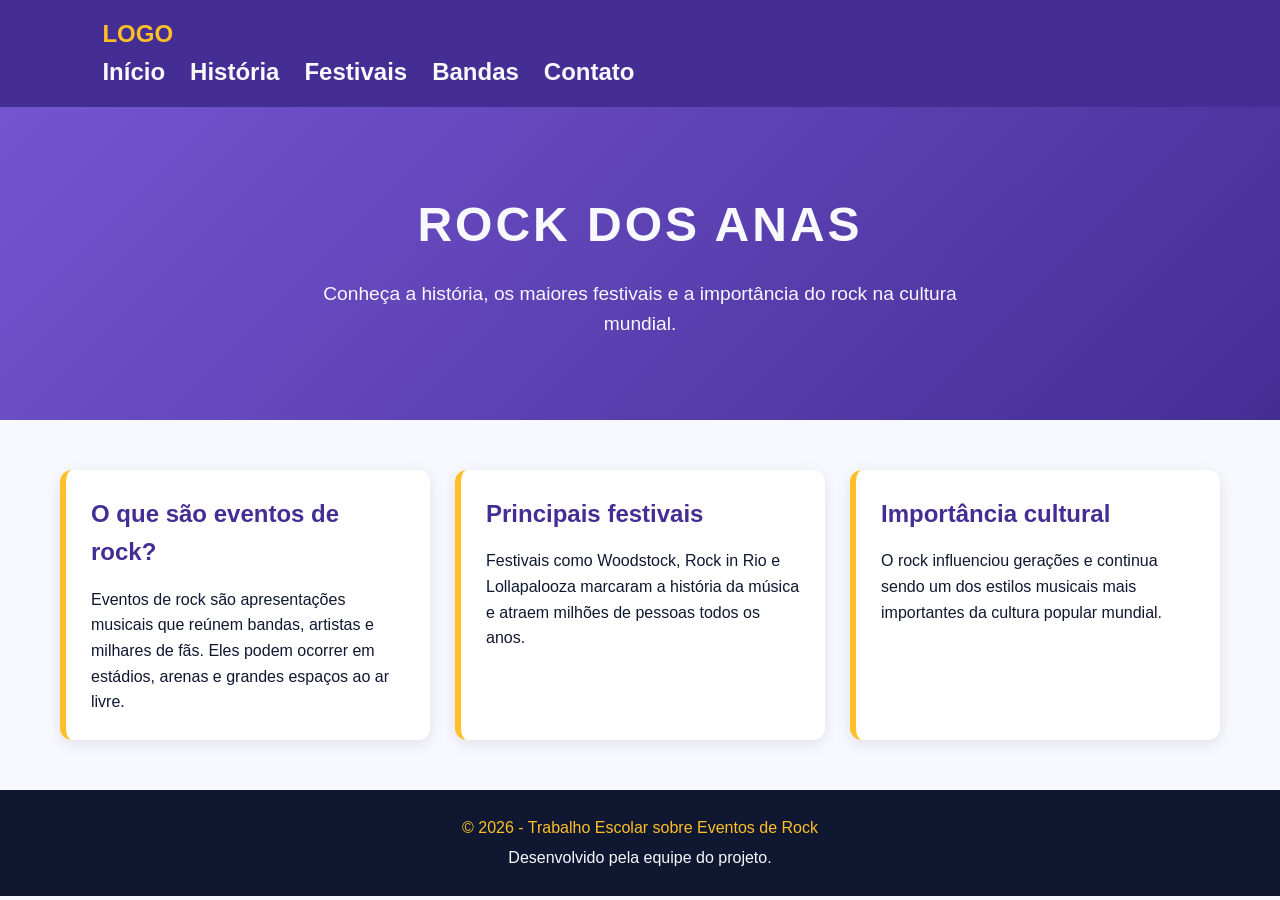
==== index.html @ a7e2bca0 "Primeira versão da página inicial - código base" ====
<!---------------------------João------------------------------------>
<!DOCTYPE html>
<html lang="pt-BR">
<head>
    <meta charset="UTF-8">
    <meta name="viewport" content="width=device-width, initial-scale=1.0">
    <title>Rock dos Anas</title>
    <link rel="stylesheet" href="style.css">
</head>

<body>
    <nav class="main-nav-bar">
        <div class="logo-area">
            <!-- Futura logo -->
            <span>LOGO</span>
        <ul class="nav-links">
            <li><a href="#">Início</a></li>
            <li><a href="#">História</a></li>
            <li><a href="#">Festivais</a></li>
            <li><a href="#">Bandas</a></li>
            <li><a href="#">Contato</a></li>
        </ul>
    </nav>
    <section class="title">
        <h1>Rock dos Anas</h1>
        <p>Conheça a história, os maiores festivais e a importância do rock na cultura mundial.</p>
    </section>

    <main class="container">

        <section class="info">
            <h2>O que são eventos de rock?</h2>
            <p>
                Eventos de rock são apresentações musicais que reúnem bandas,
                artistas e milhares de fãs. Eles podem ocorrer em estádios,
                arenas e grandes espaços ao ar livre.
            </p>
        </section>

        <section class="info">
            <h2>Principais festivais</h2>
            <p>
                Festivais como Woodstock, Rock in Rio e Lollapalooza marcaram
                a história da música e atraem milhões de pessoas todos os anos.
            </p>
        </section>

        <section class="info">
            <h2>Importância cultural</h2>
            <p>
                O rock influenciou gerações e continua sendo um dos estilos
                musicais mais importantes da cultura popular mundial.
            </p>
        </section>

    </main>

    <footer>
        <p>&copy; 2026 - Trabalho Escolar sobre Eventos de Rock</p>
        <p>Desenvolvido pela equipe do projeto.</p>
    </footer>

</body>

</html>
---- style.css ----
* {
    margin: 0;
    padding: 0;
    box-sizing: border-box;
}

body {
    font-family: Arial, Helvetica, sans-serif;
    background-color: #F8F8FF;
    color: #0f1830;
    line-height: 1.6;
}

/*NAVBAR*/

.main-nav-bar {
    background-color: #442e94;
    display: flex;
    justify-content: space-between;
    align-items: center;
    padding: 15px 8%;
    box-shadow: 0 3px 10px rgba(0, 0, 0, 0.2);
}

.logo-area {
    font-size: 1.5rem;
    font-weight: bold;
    color: #ffbf27;
}

.nav-links {
    display: flex;
    list-style: none;
    gap: 25px;
}

.nav-links a {
    text-decoration: none;
    color: #F8F8FF;
    font-weight: bold;
    transition: 0.3s;
}

.nav-links a:hover {
    color: #ffbf27;
}

/*TÍTULO PRINCIPAL*/

.title {
    background: linear-gradient(
        135deg,
        #7455d1,
        #442e94
    );
    color: #F8F8FF;
    text-align: center;
    padding: 80px 20px;
}

.title h1 {
    font-size: 3rem;
    margin-bottom: 15px;
    text-transform: uppercase;
    letter-spacing: 3px;
}

.title p {
    font-size: 1.2rem;
    max-width: 700px;
    margin: auto;
}

/*CONTEÚDO PRINCIPAL*/

.container {
    max-width: 1200px;
    margin: 50px auto;
    padding: 0 20px;

    display: grid;
    grid-template-columns: repeat(auto-fit, minmax(280px, 1fr));
    gap: 25px;
}

.info {
    background-color: white;
    border-left: 6px solid #ffbf27;
    padding: 25px;
    border-radius: 12px;
    box-shadow: 0 4px 15px rgba(15, 24, 48, 0.1);
    transition: 0.3s;
}

.info:hover {
    transform: translateY(-8px);
    box-shadow: 0 8px 20px rgba(15, 24, 48, 0.2);
}

.info h2 {
    color: #442e94;
    margin-bottom: 15px;
}

.info p {
    color: #0f1830;
}

/*RODAPÉ*/

footer {
    background-color: #0f1830;
    color: #F8F8FF;
    text-align: center;
    padding: 25px;
    margin-top: 50px;
}

footer p:first-child {
    color: #ffbf27;
    margin-bottom: 5px;
}
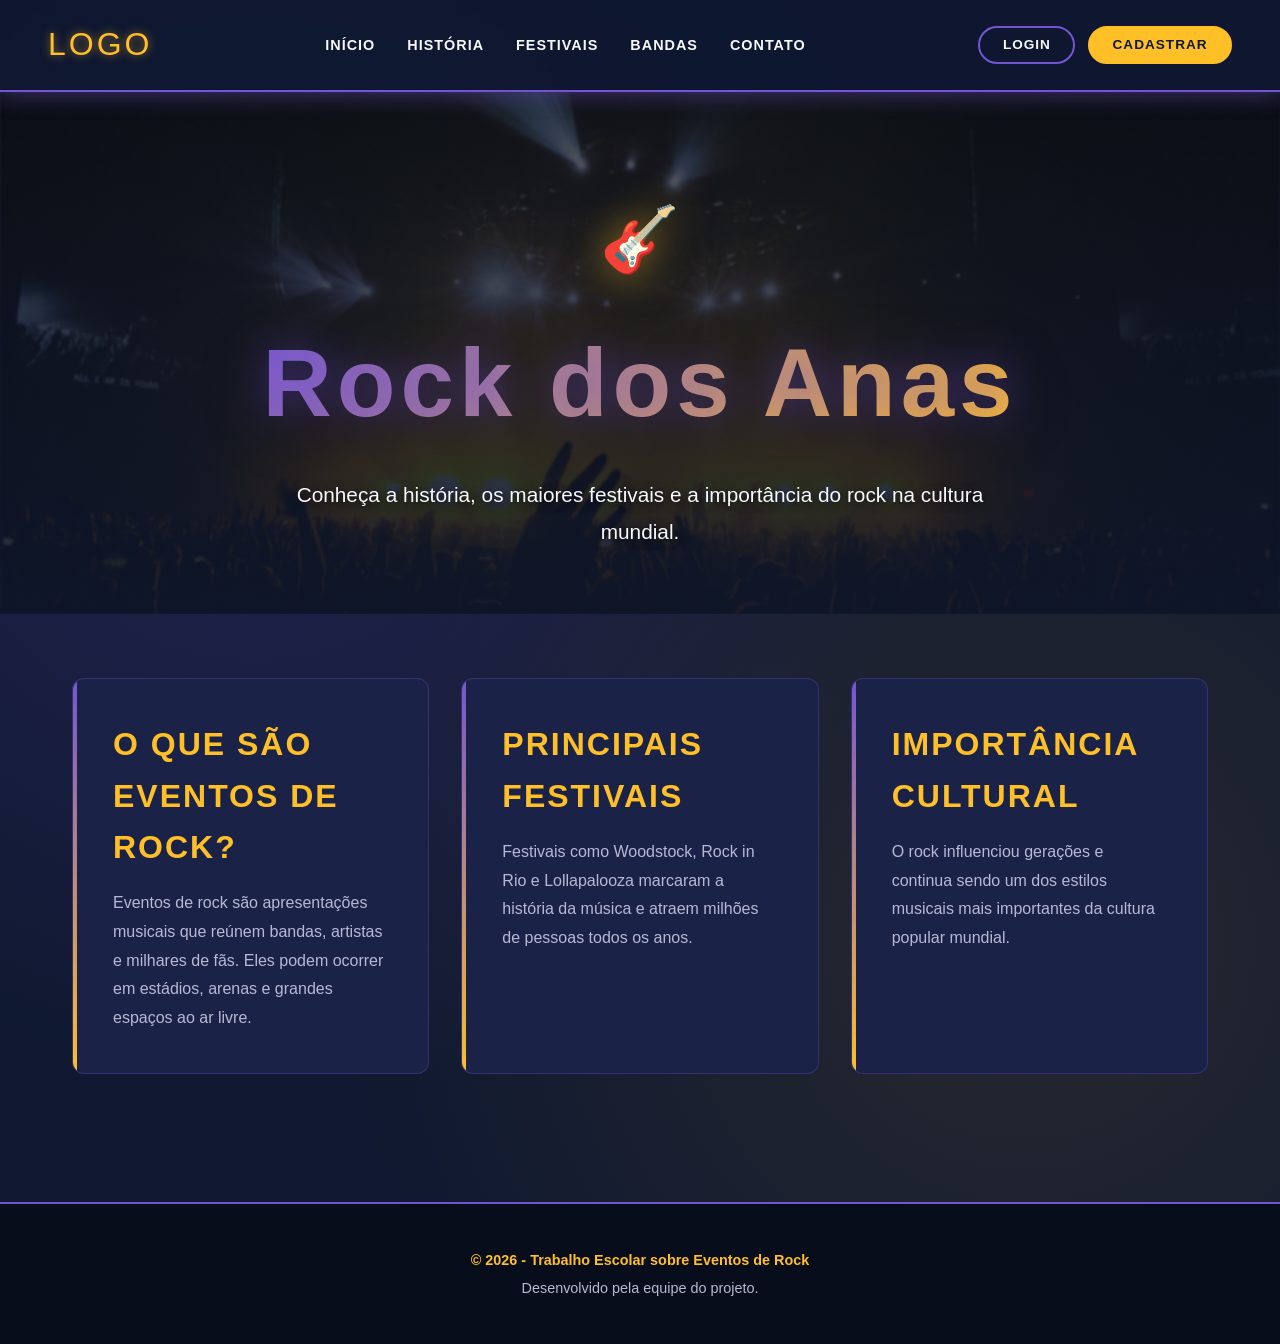
==== commit 204cd20c: "Melhoria na index" ====
--- a/index.html
+++ b/index.html
@@ -1,6 +1,6 @@
 <!---------------------------João------------------------------------>
 <!DOCTYPE html>
-<html lang="pt-BR">
+<html lang="pt-BR" class="html-root">
 <head>
     <meta charset="UTF-8">
     <meta name="viewport" content="width=device-width, initial-scale=1.0">
@@ -8,29 +8,45 @@
     <link rel="stylesheet" href="style.css">
 </head>
 
-<body>
+<body class="page-body">
     <nav class="main-nav-bar">
         <div class="logo-area">
             <!-- Futura logo -->
-            <span>LOGO</span>
+            <span class="logo-text">LOGO</span>
+        </div>
         <ul class="nav-links">
-            <li><a href="#">Início</a></li>
-            <li><a href="#">História</a></li>
-            <li><a href="#">Festivais</a></li>
-            <li><a href="#">Bandas</a></li>
-            <li><a href="#">Contato</a></li>
+            <li class="nav-item"><a class="nav-link" href="#">Início</a></li>
+            <li class="nav-item"><a class="nav-link" href="#">História</a></li>
+            <li class="nav-item"><a class="nav-link" href="#">Festivais</a></li>
+            <li class="nav-item"><a class="nav-link" href="#">Bandas</a></li>
+            <li class="nav-item"><a class="nav-link" href="#">Contato</a></li>
         </ul>
+        <div class="auth-buttons">
+            <button class="btn-login">Login</button>
+            <button class="btn-signup">Cadastrar</button>
+        </div>
     </nav>
+
     <section class="title">
-        <h1>Rock dos Anas</h1>
-        <p>Conheça a história, os maiores festivais e a importância do rock na cultura mundial.</p>
+        <!-- Carrossel de fundo -->
+        <div class="carousel-bg">
+            <div class="carousel-slide active"></div>
+            <div class="carousel-slide"></div>
+            <div class="carousel-slide"></div>
+            <div class="carousel-slide"></div>
+        </div>
+        
+        <div class="title-content">
+            <h1 class="main-title">Rock dos Anas</h1>
+            <p class="subtitle">Conheça a história, os maiores festivais e a importância do rock na cultura mundial.</p>
+        </div>
     </section>
 
     <main class="container">
 
         <section class="info">
-            <h2>O que são eventos de rock?</h2>
-            <p>
+            <h2 class="section-title">O que são eventos de rock?</h2>
+            <p class="section-text">
                 Eventos de rock são apresentações musicais que reúnem bandas,
                 artistas e milhares de fãs. Eles podem ocorrer em estádios,
                 arenas e grandes espaços ao ar livre.
@@ -38,16 +54,16 @@
         </section>
 
         <section class="info">
-            <h2>Principais festivais</h2>
-            <p>
+            <h2 class="section-title">Principais festivais</h2>
+            <p class="section-text">
                 Festivais como Woodstock, Rock in Rio e Lollapalooza marcaram
                 a história da música e atraem milhões de pessoas todos os anos.
             </p>
         </section>
 
         <section class="info">
-            <h2>Importância cultural</h2>
-            <p>
+            <h2 class="section-title">Importância cultural</h2>
+            <p class="section-text">
                 O rock influenciou gerações e continua sendo um dos estilos
                 musicais mais importantes da cultura popular mundial.
             </p>
@@ -55,9 +71,9 @@
 
     </main>
 
-    <footer>
-        <p>&copy; 2026 - Trabalho Escolar sobre Eventos de Rock</p>
-        <p>Desenvolvido pela equipe do projeto.</p>
+    <footer class="main-footer">
+        <p class="footer-text footer-copyright">&copy; 2026 - Trabalho Escolar sobre Eventos de Rock</p>
+        <p class="footer-text footer-credits">Desenvolvido pela equipe do projeto.</p>
     </footer>
 
 </body>
--- a/style.css
+++ b/style.css
@@ -1,122 +1,444 @@
+/* ====== RESET E VARIÁVEIS ====== */
 * {
     margin: 0;
     padding: 0;
     box-sizing: border-box;
 }
 
-body {
-    font-family: Arial, Helvetica, sans-serif;
-    background-color: #F8F8FF;
-    color: #0f1830;
+:root {
+    --bg-dark: #0f1830;
+    --bg-card: #1a2347;
+    --purple: #7455d1;
+    --purple-dark: #442e94;
+    --yellow: #ffbf27;
+    --text-light: #F8F8FF;
+    --text-muted: #b8b8d4;
+}
+
+/* Importa fontes com cara de rock */
+@import url('https://fonts.googleapis.com/css2?family=Bebas+Neue&family=Inter:wght@400;600;700&display=swap');
+
+/* ====== BODY ====== */
+.page-body {
+    font-family: 'Inter', sans-serif;
+    background-color: var(--bg-dark);
+    color: var(--text-light);
     line-height: 1.6;
-}
-
-/*NAVBAR*/
-
+    background-image: 
+        radial-gradient(circle at 20% 30%, rgba(116, 85, 209, 0.2) 0%, transparent 50%),
+        radial-gradient(circle at 80% 70%, rgba(255, 191, 39, 0.1) 0%, transparent 50%);
+    min-height: 100vh;
+}
+
+/* ====== NAVEGAÇÃO ====== */
 .main-nav-bar {
-    background-color: #442e94;
     display: flex;
     justify-content: space-between;
     align-items: center;
-    padding: 15px 8%;
-    box-shadow: 0 3px 10px rgba(0, 0, 0, 0.2);
+    padding: 1.2rem 3rem;
+    background: rgba(15, 24, 48, 0.9);
+    backdrop-filter: blur(10px);
+    border-bottom: 2px solid var(--purple);
+    position: sticky;
+    top: 0;
+    z-index: 100;
+    box-shadow: 0 4px 20px rgba(116, 85, 209, 0.4);
+    gap: 2rem;
 }
 
 .logo-area {
-    font-size: 1.5rem;
-    font-weight: bold;
-    color: #ffbf27;
+    display: flex;
+    align-items: center;
+}
+
+.logo-text {
+    font-family: 'Bebas Neue', sans-serif;
+    font-size: 2rem;
+    color: var(--yellow);
+    letter-spacing: 3px;
+    text-shadow: 0 0 10px rgba(255, 191, 39, 0.6);
+    cursor: pointer;
+    transition: all 0.3s ease;
+}
+
+.logo-text:hover {
+    color: var(--purple);
+    text-shadow: 0 0 20px var(--purple);
 }
 
 .nav-links {
+    list-style: none;
     display: flex;
-    list-style: none;
-    gap: 25px;
-}
-
-.nav-links a {
+    gap: 2rem;
+}
+
+.nav-item {
+    display: inline-block;
+}
+
+.nav-link {
+    color: var(--text-light);
     text-decoration: none;
-    color: #F8F8FF;
-    font-weight: bold;
-    transition: 0.3s;
-}
-
-.nav-links a:hover {
-    color: #ffbf27;
-}
-
-/*TÍTULO PRINCIPAL*/
-
+    font-weight: 600;
+    text-transform: uppercase;
+    letter-spacing: 1px;
+    font-size: 0.9rem;
+    position: relative;
+    padding: 0.5rem 0;
+    transition: color 0.3s ease;
+}
+
+.nav-link::after {
+    content: '';
+    position: absolute;
+    bottom: 0;
+    left: 0;
+    width: 0;
+    height: 2px;
+    background: var(--yellow);
+    transition: width 0.3s ease;
+}
+
+.nav-link:hover {
+    color: var(--yellow);
+}
+
+.nav-link:hover::after {
+    width: 100%;
+}
+
+/* ====== BOTÕES DE LOGIN E CADASTRO ====== */
+.auth-buttons {
+    display: flex;
+    gap: 0.8rem;
+    align-items: center;
+}
+
+.btn-login,
+.btn-signup {
+    font-family: 'Inter', sans-serif;
+    font-weight: 700;
+    font-size: 0.85rem;
+    text-transform: uppercase;
+    letter-spacing: 1px;
+    padding: 0.6rem 1.4rem;
+    border-radius: 30px;
+    cursor: pointer;
+    transition: all 0.3s ease;
+    border: 2px solid transparent;
+}
+
+.btn-login {
+    background: transparent;
+    color: var(--text-light);
+    border-color: var(--purple);
+}
+
+.btn-login:hover {
+    background: var(--purple);
+    color: var(--text-light);
+    box-shadow: 0 0 15px rgba(116, 85, 209, 0.6);
+    transform: translateY(-2px);
+}
+
+.btn-signup {
+    background: var(--yellow);
+    color: var(--bg-dark);
+    border-color: var(--yellow);
+}
+
+.btn-signup:hover {
+    background: transparent;
+    color: var(--yellow);
+    box-shadow: 0 0 20px rgba(255, 191, 39, 0.6);
+    transform: translateY(-2px);
+}
+
+.btn-login:active,
+.btn-signup:active {
+    transform: translateY(0);
+}
+
+/* ====== HERO / TÍTULO COM CARROSSEL ====== */
 .title {
+    position: relative;
+    text-align: center;
+    padding: 6rem 2rem 4rem;
+    overflow: hidden;
+    min-height: 500px;
+    display: flex;
+    align-items: center;
+    justify-content: center;
+}
+
+/* Container do carrossel */
+.carousel-bg {
+    position: absolute;
+    top: 0;
+    left: 0;
+    width: 100%;
+    height: 100%;
+    z-index: 0;
+}
+
+/* Slides do carrossel */
+.carousel-slide {
+    position: absolute;
+    top: 0;
+    left: 0;
+    width: 100%;
+    height: 100%;
+    background-size: cover;
+    background-position: center;
+    opacity: 0;
+    transition: opacity 1.5s ease-in-out;
+    filter: blur(1px) brightness(0.45);
+}
+
+/* Imagens de fundo (substitua pelas suas URLs) */
+.carousel-slide:nth-child(1) {
+    background-image: url(assets/photo-1459749411175-04bf5292ceea.jfif);
+}
+
+.carousel-slide:nth-child(2) {
+    background-image: url(assets/photo-1470229722913-7c0e2dbbafd3.jfif);
+}
+
+.carousel-slide:nth-child(3) {
+    background-image: url(assets/photo-1501386761578-eac5c94b800a.jfif);
+}
+
+.carousel-slide:nth-child(4) {
+    background-image: url(assets/photo-1540039155733-5bb30b53aa14.jfif);
+}
+
+/* Animação do carrossel */
+.carousel-slide.active {
+    opacity: 1;
+}
+
+.carousel-slide:nth-child(1) {
+    animation: slideShow 20s infinite;
+    animation-delay: 0s;
+}
+
+.carousel-slide:nth-child(2) {
+    animation: slideShow 20s infinite;
+    animation-delay: 5s;
+}
+
+.carousel-slide:nth-child(3) {
+    animation: slideShow 20s infinite;
+    animation-delay: 10s;
+}
+
+.carousel-slide:nth-child(4) {
+    animation: slideShow 20s infinite;
+    animation-delay: 15s;
+}
+
+@keyframes slideShow {
+    0%, 20% {
+        opacity: 1;
+    }
+    25%, 95% {
+        opacity: 0;
+    }
+    100% {
+        opacity: 1;
+    }
+}
+
+/* Overlay para melhorar legibilidade */
+.title::before {
+    content: '';
+    position: absolute;
+    top: 0;
+    left: 0;
+    width: 100%;
+    height: 100%;
     background: linear-gradient(
-        135deg,
-        #7455d1,
-        #442e94
+        180deg,
+        rgba(15, 24, 48, 0.3) 0%,
+        rgba(15, 24, 48, 0.6) 50%,
+        rgba(15, 24, 48, 0.8) 100%
     );
-    color: #F8F8FF;
-    text-align: center;
-    padding: 80px 20px;
-}
-
-.title h1 {
-    font-size: 3rem;
-    margin-bottom: 15px;
-    text-transform: uppercase;
-    letter-spacing: 3px;
-}
-
-.title p {
-    font-size: 1.2rem;
+    z-index: 1;
+}
+
+/* Conteúdo do título */
+.title-content {
+    position: relative;
+    z-index: 2;
+    max-width: 900px;
+}
+
+.title-content::before {
+    content: '🎸';
+    font-size: 4rem;
+    display: block;
+    margin-bottom: 1rem;
+    animation: rock 2s ease-in-out infinite;
+    filter: drop-shadow(0 0 20px rgba(255, 191, 39, 0.6));
+}
+
+@keyframes rock {
+    0%, 100% { transform: rotate(-10deg); }
+    50% { transform: rotate(10deg); }
+}
+
+.main-title {
+    font-family: 'Bebas Neue', sans-serif;
+    font-size: clamp(3rem, 8vw, 6rem);
+    letter-spacing: 5px;
+    background: linear-gradient(135deg, var(--purple) 0%, var(--yellow) 100%);
+    -webkit-background-clip: text;
+    -webkit-text-fill-color: transparent;
+    background-clip: text;
+    text-shadow: 0 0 40px rgba(116, 85, 209, 0.6);
+    margin-bottom: 1rem;
+    filter: drop-shadow(0 4px 20px rgba(0, 0, 0, 0.5));
+}
+
+.subtitle {
+    font-size: 1.3rem;
+    color: var(--text-light);
     max-width: 700px;
-    margin: auto;
-}
-
-/*CONTEÚDO PRINCIPAL*/
-
+    margin: 0 auto;
+    text-shadow: 0 2px 10px rgba(0, 0, 0, 0.8);
+    line-height: 1.8;
+}
+
+/* ====== CONTAINER PRINCIPAL ====== */
 .container {
     max-width: 1200px;
-    margin: 50px auto;
-    padding: 0 20px;
-
+    margin: 0 auto;
+    padding: 4rem 2rem;
     display: grid;
-    grid-template-columns: repeat(auto-fit, minmax(280px, 1fr));
-    gap: 25px;
+    grid-template-columns: repeat(auto-fit, minmax(300px, 1fr));
+    gap: 2rem;
 }
 
 .info {
-    background-color: white;
-    border-left: 6px solid #ffbf27;
-    padding: 25px;
+    background: var(--bg-card);
+    padding: 2.5rem;
     border-radius: 12px;
-    box-shadow: 0 4px 15px rgba(15, 24, 48, 0.1);
-    transition: 0.3s;
+    border: 1px solid rgba(116, 85, 209, 0.3);
+    position: relative;
+    overflow: hidden;
+    transition: all 0.4s ease;
+    cursor: pointer;
+}
+
+.info::before {
+    content: '';
+    position: absolute;
+    top: 0;
+    left: 0;
+    width: 4px;
+    height: 100%;
+    background: linear-gradient(180deg, var(--purple), var(--yellow));
+    transition: width 0.3s ease;
 }
 
 .info:hover {
     transform: translateY(-8px);
-    box-shadow: 0 8px 20px rgba(15, 24, 48, 0.2);
-}
-
-.info h2 {
-    color: #442e94;
-    margin-bottom: 15px;
-}
-
-.info p {
-    color: #0f1830;
-}
-
-/*RODAPÉ*/
-
-footer {
-    background-color: #0f1830;
-    color: #F8F8FF;
+    border-color: var(--purple);
+    box-shadow: 0 15px 40px rgba(116, 85, 209, 0.4);
+}
+
+.info:hover::before {
+    width: 8px;
+}
+
+.section-title {
+    font-family: 'Bebas Neue', sans-serif;
+    font-size: 2rem;
+    color: var(--yellow);
+    letter-spacing: 2px;
+    margin-bottom: 1rem;
+    text-transform: uppercase;
+}
+
+.section-text {
+    color: var(--text-muted);
+    font-size: 1rem;
+    line-height: 1.8;
+}
+
+/* ====== FOOTER ====== */
+.main-footer {
     text-align: center;
-    padding: 25px;
-    margin-top: 50px;
-}
-
-footer p:first-child {
-    color: #ffbf27;
-    margin-bottom: 5px;
+    padding: 2.5rem 2rem;
+    background: #080d1c;
+    border-top: 2px solid var(--purple);
+    margin-top: 4rem;
+}
+
+.footer-text {
+    font-size: 0.9rem;
+    margin: 0.3rem 0;
+    color: var(--text-muted);
+}
+
+.footer-copyright {
+    color: var(--yellow);
+    font-weight: 600;
+}
+
+.footer-credits {
+    color: var(--text-muted);
+}
+
+/* ====== RESPONSIVIDADE ====== */
+@media (max-width: 900px) {
+    .main-nav-bar {
+        flex-wrap: wrap;
+        justify-content: center;
+        gap: 1rem;
+        padding: 1rem;
+    }
+
+    .nav-links {
+        flex-wrap: wrap;
+        justify-content: center;
+        gap: 1rem;
+    }
+
+    .auth-buttons {
+        width: 100%;
+        justify-content: center;
+    }
+}
+
+@media (max-width: 768px) {
+    .title {
+        min-height: 400px;
+        padding: 4rem 1rem 3rem;
+    }
+
+    .title-content::before {
+        font-size: 3rem;
+    }
+
+    .subtitle {
+        font-size: 1.1rem;
+    }
+}
+
+@media (max-width: 480px) {
+    .btn-login,
+    .btn-signup {
+        flex: 1;
+        font-size: 0.8rem;
+        padding: 0.5rem 1rem;
+    }
+
+    .title {
+        min-height: 350px;
+    }
+
+    .container {
+        padding: 2rem 1rem;
+    }
 }
